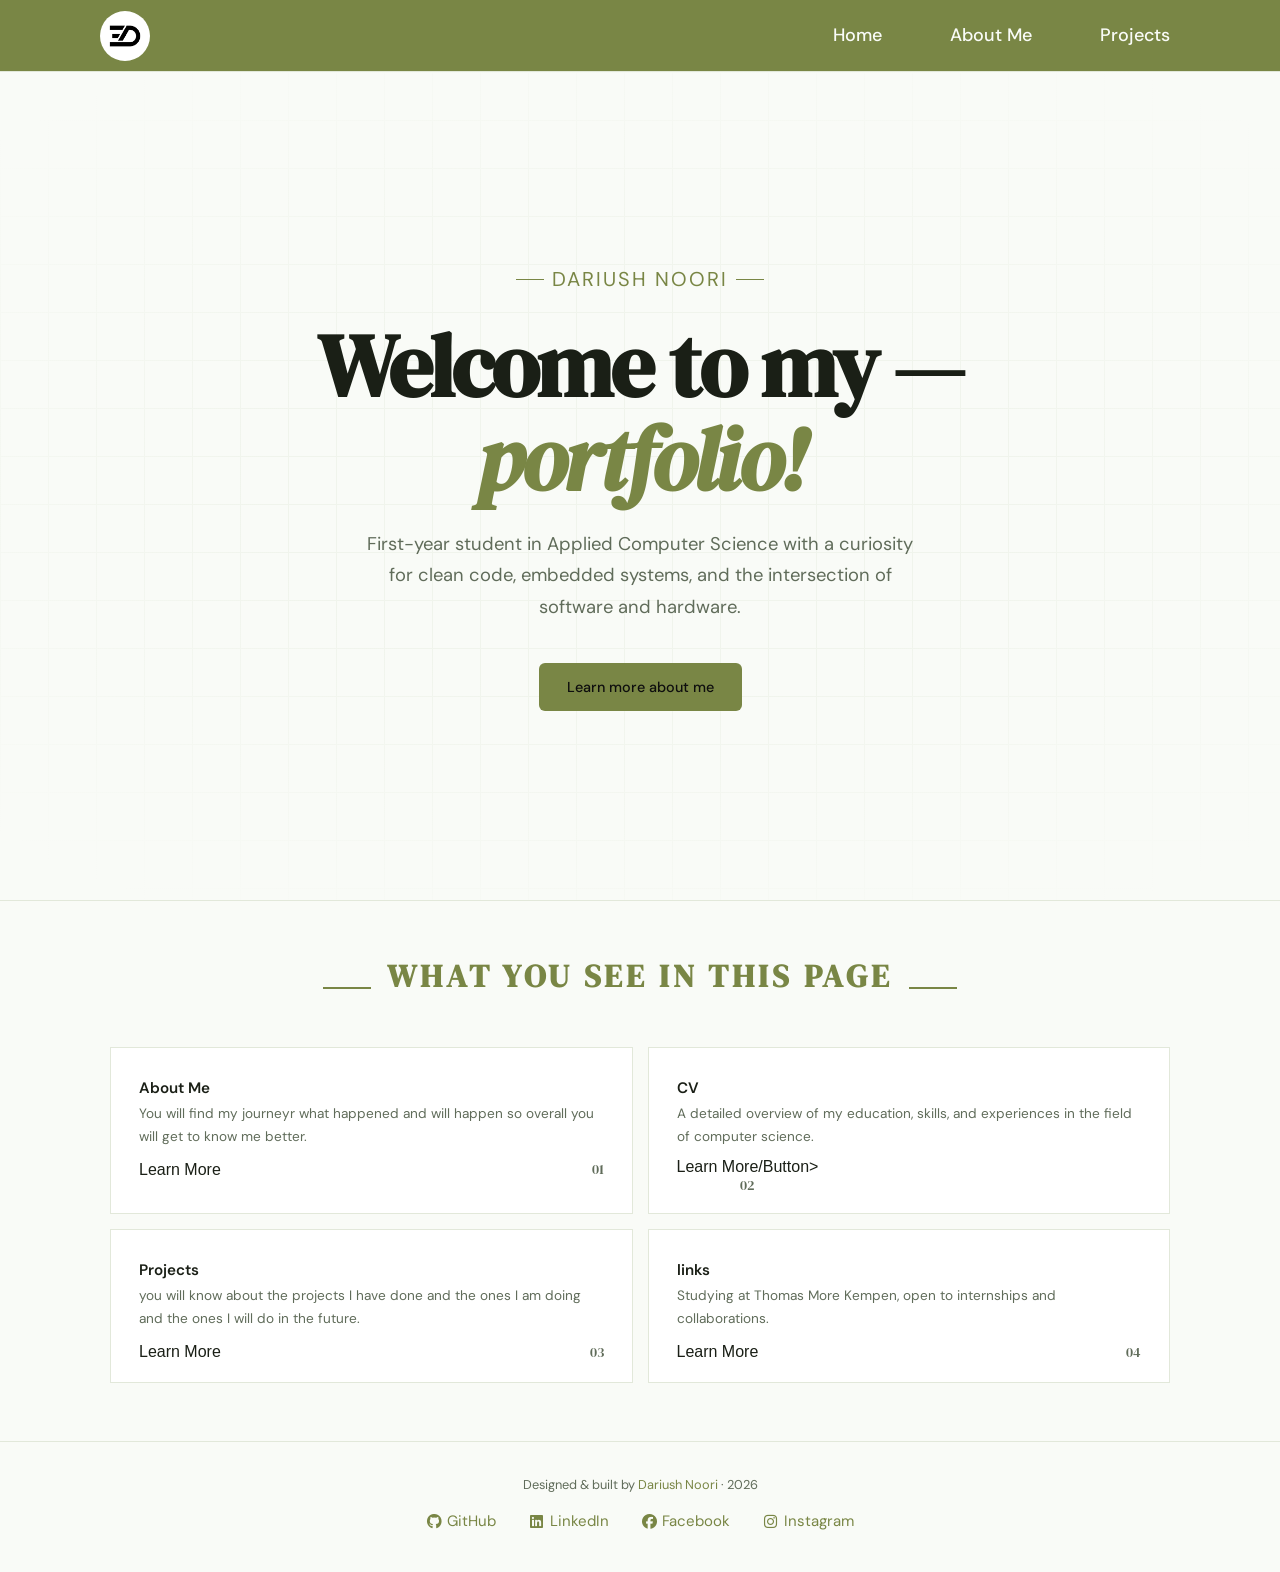
==== index.html @ 645f286a "fixing the issures" ====
<!DOCTYPE html>
<html lang="en">
<head>
  <meta charset="UTF-8" />
  <meta name="viewport" content="width=device-width, initial-scale=1.0" />
  <title>Alex Janssen — Portfolio</title>
  <link rel="stylesheet" href="style.css" />
<link rel="stylesheet" href="https://cdnjs.cloudflare.com/ajax/libs/font-awesome/6.5.1/css/all.min.css">
</head>
<body>

<nav>
  <div class="container">
    <div>
        <img class="nav-logo" src="Images/logo.avif" alt="">

    </div>
    

    <ul class="nav-links">
      <li><a href="index.html">Home</a></li>
      <li><a href="about.html">About Me</a></li>
      <li><a href="#">Projects</a></li>
    </ul>
  </div>
</nav>

<main class="page">
  
  <section class="hero">
    <div class="hero-inner">
      <p class="hero-eyebrow">Dariush Noori </p>

      <h1>
        Welcome to my —<br/> <em>portfolio!</em>
      </h1>

      <p class="hero-desc">
        First-year student in Applied Computer Science with a curiosity for
        clean code, embedded systems, and the intersection of software and
        hardware.
      </p>

      <div class="hero-cta">
        <a href="about.html" class="btn btn-primary">Learn more about me</a>
      </div>
    </div>
  </section>

 
  <section class="intro">
    <div class="intro-text">
        <h2>What you see in this page</h2>
    </div>    
    <div class="container">
      <div class="intro-grid">

        <article class="intro-card">
          <h3><a href="">About Me</a></h3>
          <p>
            You will find my journeyr what happened and will happen so overall you will get to know me better.
          </p>

          <div class="intro-lst">
            <Button class="intro-btn">Learn More</Button>
            <p class="intro-card-num">01</p>
          </div>
          
        </article>

        <article class="intro-card">
          <h3>CV</h3>
          <p>
            A detailed overview of my education, skills, and experiences in the field of computer science.
          </p>
          <div class="intro-lst">
            <Button class="intro-btn"><a href="#">Learn More</a>/Button>
            <p class="intro-card-num">02 </p>
          </div>

        </article>

        <article class="intro-card">
          <h3>Projects</h3>
          <p>
            you will know about the projects I have done and the ones I am doing and the ones I will do in the future.
          </p>
          <div class="intro-lst">
            <Button class="intro-btn">Learn More</Button>
            <p class="intro-card-num">03</p>
          </div>

        </article>

        <article class="intro-card">
          <h3>links</h3>
          <p>
            Studying at Thomas More Kempen, open to internships and
            collaborations.
          </p>
          <div class="intro-lst">
            <Button class="intro-btn">Learn More</Button>
            <p class="intro-card-num">04</p>
          </div>

        </article>

      </div>
    </div>
  </section>

</main>

<footer>
  <p>
    Designed &amp; built by <a href="about.html">Dariush Noori</a> · 2026
  </p>
  <p class="footer-social">
    <a href="https://github.com/DariushNoori-UN" target="_blank" rel="noopener noreferrer">
      <i class="fab fa-github"></i> GitHub
    </a>
    <a href="https://www.linkedin.com/in/dariush-noori" target="_blank" rel="noopener noreferrer">
      <i class="fab fa-linkedin"></i> LinkedIn
    </a>
    <a href="https://www.facebook.com" target="_blank" rel="noopener noreferrer">
      <i class="fab fa-facebook"></i> Facebook
    </a>
    <a href="https://www.instagram.com" target="_blank" rel="noopener noreferrer">
      <i class="fab fa-instagram"></i> Instagram
    </a>
  </p>

  
</footer>

</body>
</html>
---- style.css ----
@import url('https://fonts.googleapis.com/css2?family=DM+Serif+Display:ital@0;1&family=DM+Sans:wght@300;400;500;600&display=swap');

:root {
  --bg:        #f9fbf7; 

  --secondary: #f9fbf7;
  --surface:   #ffffff; 
  --border:    #e2e8da; 
  
  --text:      #1a1f16; 
  --muted:     #606c5a; 
  
  --accent:    #798645; 
  --accent-dark: #2d4a22; 
  --accent2:   #e6d993; 

  --white:     #ffffff;

  --radius:    6px;
  --nav-h:     72px;

  --font-head: 'DM Serif Display', Georgia, serif;
  --font-body: 'DM Sans', system-ui, sans-serif;

  --max-w: 1080px;
  --gap:   clamp(1.5rem, 4vw, 3rem);
}

/* --- Reset --- */
*, *::before, *::after { 
    box-sizing: border-box;
    margin: 0;
    padding: 0; 
}

html { 
    scroll-behavior: smooth; 
}

body {
  background: var(--bg);
  color: var(--text);
  font-family: var(--font-body);
  font-size: 1rem;
  line-height: 1.7;
  -webkit-font-smoothing: antialiased;
}

img {
    display: block; 
    max-width: 100%;
}

a{ 
    color: inherit; 
    text-decoration: none; 
}

/* --- Utility --- */
.container {
  width: min(var(--max-w), 100% - 2rem);
  margin-inline: auto;
}

.tag {
  display: inline-block;
  padding: .25rem .7rem;
  border: 1px solid var(--border);
  border-radius: 999px;
  font-size: .75rem;
  letter-spacing: .06em;
  text-transform: uppercase;
  color: var(--muted);
}

nav {
  position: fixed;
  inset-block-start: 0;
  inset-inline: 0;
  height: var(--nav-h);
  background: var(--accent);
  backdrop-filter: blur(12px);
  border-bottom: 1px solid var(--border);
  z-index: 100;
}

nav .container {
  height: 100%;
  display: flex;
  align-items: center;
  justify-content: space-between;
}

.nav-logo {
    /* font-family: var(--font-head);
    font-size: 1.25rem;
    letter-spacing: -.02em; */
    width: 50px;
    height: 50px;
    border-radius: 50%;
    object-fit: cover;
}

.nav-logo span { 
    color: var(--accent);
 }

.nav-links {
  list-style: none;
  display: flex;
  gap: 3rem;
}

.nav-links a {
  font-size: 18px;
  font-weight: 500;
  color: var(--secondary);
  transition: color .2s;
  position: relative;
  border-radius: 25px;
  padding: 10px;

}

.nav-links a:hover, .nav-links a.active { 
    color: var(--muted);
    background: var(--secondary);
}

.nav-links a:hover::after, .nav-links a.active::after { 
    transform: scaleX(1);
 }

/* Mobile nav toggle (checkbox trick) */
.nav-toggle { display: none; }

.nav-icon {
  display: none;
  flex-direction: column;
  gap: 5px;
  cursor: pointer;
  padding: 4px;
}


/* 
   PAGE WRAPPER
 */
.page { 
    padding-top: var(--nav-h);
 }

/* 
   HOME — HERO
 */
.hero {
  min-height: calc(100svh - var(--nav-h));
  display: grid;
  place-items: center;
  padding-block: var(--gap);
  position: relative;
  overflow: hidden;
}

/* subtle grid texture */
.hero::before {
  content: '';
  position: absolute;
  inset: 0;
  background-image:
    linear-gradient(var(--border) 1px, transparent 1px),
    linear-gradient(90deg, var(--border) 1px, transparent 1px);
  background-size: 48px 48px;
  opacity: .35;
  pointer-events: none;
}

.hero::after {
  content: '';
  position: absolute;
  inset: 0;
  background: radial-gradient(ellipse 70% 60% at 50% 50%, transparent 40%, var(--bg) 100%);
  pointer-events: none;
}

.hero-inner {
  position: relative;
  z-index: 1;
  text-align: center;
  max-width: 760px;
}

.hero-eyebrow {
  display: inline-flex;
  align-items: center;
  gap: .5rem;
  font-size: 20px;
  letter-spacing: .1em;
  text-transform: uppercase;
  color: var(--accent);
  margin-bottom: 1.5rem;
}

.hero-eyebrow::before,
.hero-eyebrow::after {
  content: '';
  display: block;
  width: 28px;
  height: 1px;
  background: var(--accent);
}

.hero h1 {
  font-family: var(--font-head);
  font-size: clamp(2.8rem, 7vw, 5.5rem);
  line-height: 1.05;
  letter-spacing: -.03em;
  margin-bottom: 1.5rem;
}

.hero h1 em {
  color: var(--accent);
  font-style: italic;
}

.hero-desc {
  font-size: clamp(1rem, 2vw, 1.15rem);
  color: var(--muted);
  max-width: 560px;
  margin-inline: auto;
  margin-bottom: 2.5rem;
}

.hero-cta {
  display: inline-flex;
  gap: 1rem;
  flex-wrap: wrap;
  justify-content: center;
}

.btn {
  padding: .75rem 1.75rem;
  border-radius: var(--radius);
  font-family: var(--font-body);
  font-size: .9rem;
  font-weight: 500;
  cursor: pointer;
  border: none;
  transition: all .2s;
}

.btn-primary {
  background: var(--accent);
  color: #0e0e0e;
}

.btn-primary:hover {
  background: var(--accent2);
  transform: translateY(-2px);
}

/* .btn-ghost {
  background: transparent;
  color: var(--text);
  border: 1px solid var(--border);
}

.btn-ghost:hover {
  border-color: var(--accent);
  color: var(--accent);
  transform: translateY(-2px);
} */

/* --- intro strip --- */
.intro {
  padding-block: var(--gap);
  border-top: 1px solid var(--border);

}

.intro h2 {
    font-family: var(--font-head);
    font-size: 2rem;
    letter-spacing: .12em;
    text-transform: uppercase;
    color: var(--accent);
    margin-bottom: 1.5rem;
    text-align: center;
}

.intro-text {
    display: flex;
    flex-direction: row;
    align-items: center;
    justify-content: center;
    gap: 1rem;
    margin-bottom: 10px;
}

.intro-grid {
  display: grid;
  grid-template-columns: repeat(auto-fit, minmax(440px, 1fr));
  gap: 15px;
  padding: 10px;
  background: var(--background);
  border-radius: var(--radius);
  overflow: hidden;
}

.intro-text::before,
.intro-text::after {
  content: '';
  display: block;
  width: 48px;
  height: 2px;
  background: var(--accent);
}   

.intro-card {
  background: var(--surface);
  padding: 1.75rem;
  border: 1px solid var(--border);
  transition: all .2s ease;
}

.intro-card:hover { 
    border-color: var(--accent);
    transform: translateY(-3px);
 }

.intro-lst {
 
  position: relative;
  top: 10px;
  display: flex;
  flex-direction: row;
  justify-content: space-between;
  width: 100%;
}

.intro-card-num {
  font-family: var(--font-head);
  font-size: 2.25rem;
  color: var(--accent);
  
}

.intro-card h3 {
  font-size: .95rem;
  font-weight: 600;
}

.intro-card p {
  font-size: .85rem;
  color: var(--muted);
}

.intro-btn {
    width: auto;
    font-size: 16px;
    color: var(--text-color);
    border: none;
    background-color: var(--primary-color);
    cursor: pointer;
    transition: all 0.4s ease-in-out;
   

    &:hover{
        color: #2d4a22;
        border-bottom: 1px solid #2d4a22;
     }
}   

/* 
   ABOUT PAGE
 */
.about-hero {
  padding-block: calc(var(--gap) * 1.5);
  border-bottom: 1px solid var(--border);
}

.about-hero-grid {
  display: grid;
  grid-template-columns: 1fr 1.6fr;
  gap: var(--gap);
  align-items: center;
}

.profile-frame {
  position: relative;
}

.profile-frame img {
  width: 100%;
  aspect-ratio: 3/4;
  object-fit: cover;
  border-radius: var(--radius);
  filter: grayscale(25%);
}

.about-text h1 {
  font-family: var(--font-head);
  font-size: clamp(2rem, 4vw, 3rem);
  line-height: 1.1;
  letter-spacing: -.02em;
  margin-bottom: 1rem;
}

.about-text h1 em { 
    color: var(--accent);
    font-style: italic;
}

.about-text p {
  color: var(--muted);
  margin-bottom: 1rem;
  font-size: .975rem;
}

.about-tags {
  display: flex;
  flex-wrap: wrap;
  gap: .5rem;
  margin-top: 1.5rem;
}

/* --- Section standard --- */
.section {
  padding-block: calc(var(--gap) * 1.5);
  border-bottom: 1px solid var(--border);
}

.section-label {
  font-size: .75rem;
  letter-spacing: .12em;
  text-transform: uppercase;
  color: var(--accent);
  margin-bottom: .75rem;
}

.section h2 {
  font-family: var(--font-head);
  font-size: clamp(1.5rem, 3vw, 2.2rem);
  letter-spacing: -.02em;
  margin-bottom: 1.5rem;
}

.section p {
  color: var(--muted);
  font-size: .975rem;
  max-width: 680px;
}

/* --- Hobbies grid --- */
.hobbies-grid {
  display: grid;
  grid-template-columns: repeat(auto-fill, minmax(250px, 1fr));
  gap: 1rem;
  margin-top: 1.5rem;
}

.hobby-card {
  background: var(--surface);
  border: 1px solid var(--border);
  border-radius: var(--radius);
  padding: 1.25rem;
  transition: border-color .2s, transform .2s;
}

.hobby-card:hover {
  border-color: var(--accent);
  transform: translateY(-3px);
}

.hobby-icon {
  font-size: 1.5rem;
  margin-bottom: .6rem;
  line-height: 1;
}

.hobby-card h3 {
  font-size: .9rem;
  font-weight: 600;
  margin-bottom: .3rem;
}

.hobby-card p {
  font-size: .8rem;
  color: var(--muted);
}

/* --- Why I chose --- */
.why-grid {
  display: grid;
  grid-template-columns: 1fr 1fr;
  gap: 1rem;
  margin-top: 1.5rem;
}

.why-block {
  background: var(--surface);
  border: 1px solid var(--border);
  border-radius: var(--radius);
  padding: 1.5rem;
}

.why-block h3 {
  font-size: .95rem;
  font-weight: 600;
  color: var(--accent);
  margin-bottom: .6rem;
}

.why-block p {
  font-size: .875rem;
}

/* --- Goals --- */
.goals-list {
  list-style: none;
  display: flex;
  flex-direction: column;
  gap: .75rem;
  margin-top: 1.25rem;
}

.goals-list li {
  display: flex;
  align-items: flex-start;
  gap: 1rem;
  background: var(--surface);
  border: 1px solid var(--border);
  border-radius: var(--radius);
  padding: 1rem 1.25rem;
  font-size: .9rem;
  color: var(--muted);
}

.goals-list li::before {
  content: '-';
  color: var(--accent);
  flex-shrink: 0;
  font-weight: 700;
  margin-top: .05rem;
}

/* --- Skills --- */
.skills-wrapper {
  display: grid;
  grid-template-columns: 1fr 1fr;
  gap: 1.5rem;
  margin-top: 1.5rem;
}

.skill-group h3 {
  font-size: .8rem;
  letter-spacing: .1em;
  text-transform: uppercase;
  color: var(--muted);
  margin-bottom: 1rem;
}

.skill-list {
  list-style: none;
  display: flex;
  flex-direction: column;
  gap: .6rem;
}

.skill-item {
  display: grid;
  grid-template-columns: 140px 1fr;
  align-items: center;
  gap: 1rem;
  font-size: .875rem;
}

.skill-item span { color: var(--text); }

.skill-bar {
  background: var(--border);
  border-radius: 999px;
  height: 5px;
  overflow: hidden;
}

.skill-fill {
  height: 100%;
  background: var(--accent);
  border-radius: 999px;
  transition: width .6s ease;
}

.soft-chips {
  display: flex;
  flex-wrap: wrap;
  gap: .5rem;
  margin-top: .25rem;
}

.soft-chip {
  padding: .4rem .9rem;
  border: 1px solid var(--border);
  border-radius: 999px;
  font-size: .8rem;
  color: var(--muted);
  transition: border-color .2s, color .2s;
}

.soft-chip:hover {
  border-color: var(--accent);
  color: var(--accent);
}

/* --- CV download banner --- */
.cv-banner {
  display: flex;
  align-items: center;
  justify-content: space-between;
  flex-wrap: wrap;
  gap: 1rem;
  background: var(--surface);
  border: 1px solid var(--border);
  border-radius: var(--radius);
  padding: 1.5rem 2rem;
  margin-top: 2rem;
}

.cv-banner p {
  font-size: .9rem;
  color: var(--muted);
  max-width: 400px;
}

.cv-banner strong { color: var(--text); display: block; margin-bottom: .25rem; font-size: 1rem; }

/* 
   CV PAGE
 */
.cv-page {
  padding-block: var(--gap);
}

.cv-header {
  display: flex;
  justify-content: space-between;
  align-items: flex-end;
  flex-wrap: wrap;
  gap: 1rem;
  padding-bottom: var(--gap);
  border-bottom: 1px solid var(--border);
  margin-bottom: var(--gap);
}

.cv-header h1 {
  font-family: var(--font-head);
  font-size: clamp(2rem, 4vw, 2.75rem);
  letter-spacing: -.02em;
}

.cv-header p { color: var(--muted); font-size: .9rem; }

.cv-grid {
  display: grid;
  grid-template-columns: 260px 1fr;
  gap: calc(var(--gap) * 1.5);
  align-items: start;
}

.cv-sidebar h2,
.cv-main h2 {
  font-size: .7rem;
  letter-spacing: .12em;
  text-transform: uppercase;
  color: var(--accent);
  margin-bottom: .75rem;
  margin-top: 2rem;
}

.cv-sidebar h2:first-child,
.cv-main h2:first-child { margin-top: 0; }

.cv-contact-list {
  list-style: none;
  display: flex;
  flex-direction: column;
  gap: .4rem;
  font-size: .85rem;
  color: var(--muted);
}

.cv-contact-list a { color: var(--muted); transition: color .2s; }
.cv-contact-list a:hover { color: var(--accent); }

.cv-skill-tags {
  display: flex;
  flex-wrap: wrap;
  gap: .4rem;
}

.cv-skill-tag {
  padding: .25rem .65rem;
  background: var(--surface);
  border: 1px solid var(--border);
  border-radius: var(--radius);
  font-size: .78rem;
  color: var(--muted);
}

.cv-entry {
  padding-bottom: 1.25rem;
  margin-bottom: 1.25rem;
  border-bottom: 1px solid var(--border);
}

.cv-entry:last-child { border-bottom: none; margin-bottom: 0; padding-bottom: 0; }

.cv-entry-header {
  display: flex;
  justify-content: space-between;
  align-items: baseline;
  flex-wrap: wrap;
  gap: .25rem;
  margin-bottom: .3rem;
}

.cv-entry-header h3 { font-size: .95rem; font-weight: 600; }
.cv-entry-header time { font-size: .8rem; color: var(--muted); }

.cv-entry p { font-size: .875rem; color: var(--muted); }
.cv-entry .cv-org { font-size: .85rem; color: var(--accent); margin-bottom: .4rem; }

/* FOOTER */

footer {
  padding-block: 2rem;
  text-align: center;
  font-size: .8rem;
  color: var(--muted);
  border-top: 1px solid var(--border);
  display: flex;
  flex-direction: column;
  justify-content: space-between;
  gap: .5rem;
}

footer a {
  color: var(--accent);
  text-decoration: none;
  transition: color .2s, transform .2s;
}

footer a:hover {
  color: var(--accent-dark);
  transform: translateY(-1px);
}

.footer-social {
  display: flex;
  flex-wrap: wrap;
  gap: .75rem;
  justify-content: center;
  align-items: center;
  font-size: 15px;
}

.footer-social a {
  display: inline-flex;
  align-items: center;
  gap: .3rem;  
  padding: .35rem .65rem;
  background: var(--background);
}

.footer-social a i {
  width: 16px;
  text-align: center;
}

/* ================================
   RESPONSIVE
================================ */
@media (max-width: 768px) {
  .nav-links {
    position: fixed;
    inset-block: var(--nav-h) 0;
    inset-inline: 0;
    background: var(--bg);
    flex-direction: column;
    justify-content: center;
    align-items: center;
    gap: 2.5rem;
    font-size: 1.25rem;
    transform: translateX(100%);
    transition: transform .3s ease;
  }

  .nav-toggle:checked ~ .nav-links { transform: translateX(0); }
  .nav-icon { display: flex; }

  .about-hero-grid { grid-template-columns: 1fr; }
  .profile-frame { max-width: 280px; }

  .why-grid    { grid-template-columns: 1fr; }
  .skills-wrapper { grid-template-columns: 1fr; }
  .cv-grid     { grid-template-columns: 1fr; }

  .skill-item { grid-template-columns: 1fr; gap: .35rem; }
}

@media (max-width: 480px) {
  .cv-header { flex-direction: column; align-items: flex-start; }
  .cv-banner { flex-direction: column; align-items: flex-start; }
}
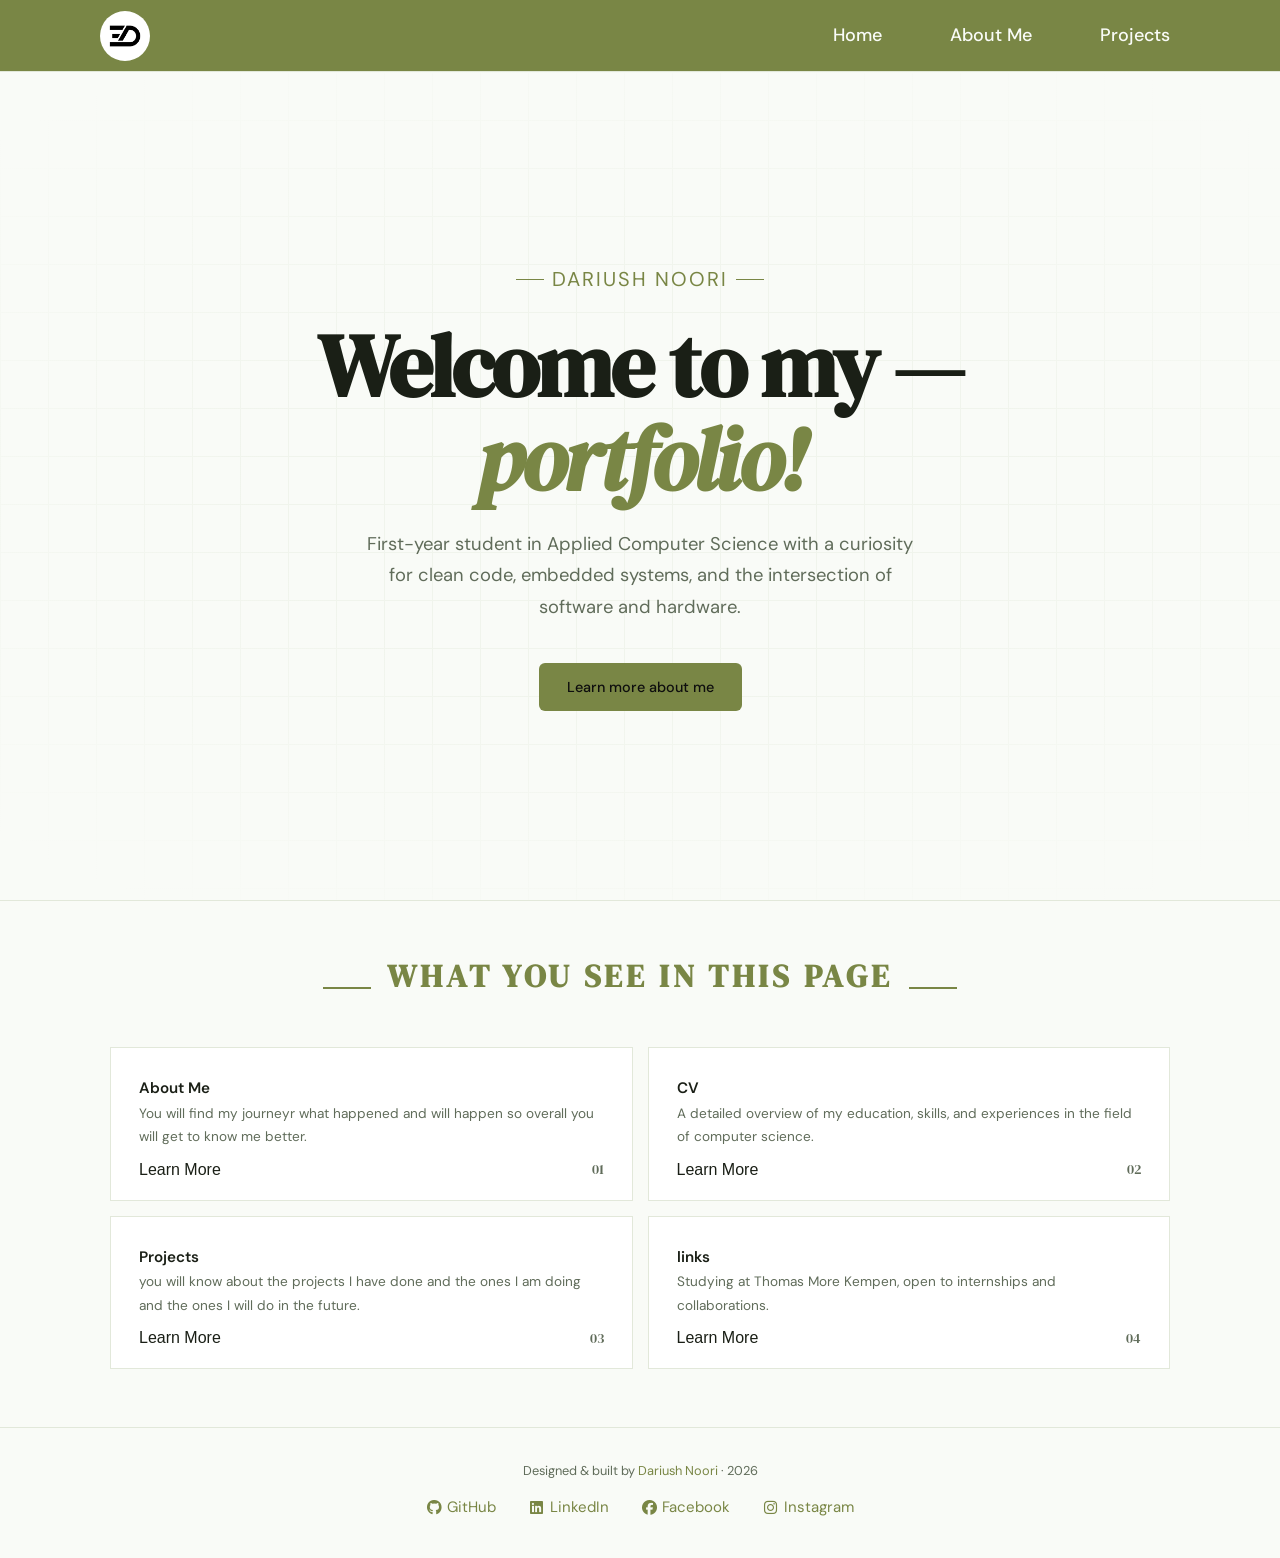
==== commit c4153551: "added new things Co-authored-by: Copilot <copilot@github.com>" ====
--- a/index.html
+++ b/index.html
@@ -4,7 +4,7 @@
   <meta charset="UTF-8" />
   <meta name="viewport" content="width=device-width, initial-scale=1.0" />
   <title>Alex Janssen — Portfolio</title>
-  <link rel="stylesheet" href="style.css" />
+  <link rel="stylesheet" href="Styles/main.css" />
 <link rel="stylesheet" href="https://cdnjs.cloudflare.com/ajax/libs/font-awesome/6.5.1/css/all.min.css">
 </head>
 <body>
@@ -20,7 +20,7 @@
     <ul class="nav-links">
       <li><a href="index.html">Home</a></li>
       <li><a href="about.html">About Me</a></li>
-      <li><a href="#">Projects</a></li>
+      <li><a href="projects.html">Projects</a></li>
     </ul>
   </div>
 </nav>
@@ -74,7 +74,7 @@
             A detailed overview of my education, skills, and experiences in the field of computer science.
           </p>
           <div class="intro-lst">
-            <Button class="intro-btn"><a href="#">Learn More</a>/Button>
+            <Button class="intro-btn"><a href="#">Learn More</a></Button>
             <p class="intro-card-num">02 </p>
           </div>
 
--- a/Styles/main.css
+++ b/Styles/main.css
@@ -0,0 +1,4 @@
+@import url('global.css');
+@import url('https://fonts.googleapis.com/css2?family=DM+Serif+Display:ital@0;1&family=DM+Sans:wght@300;400;500;600&display=swap');
+@import url('style.css');
+    
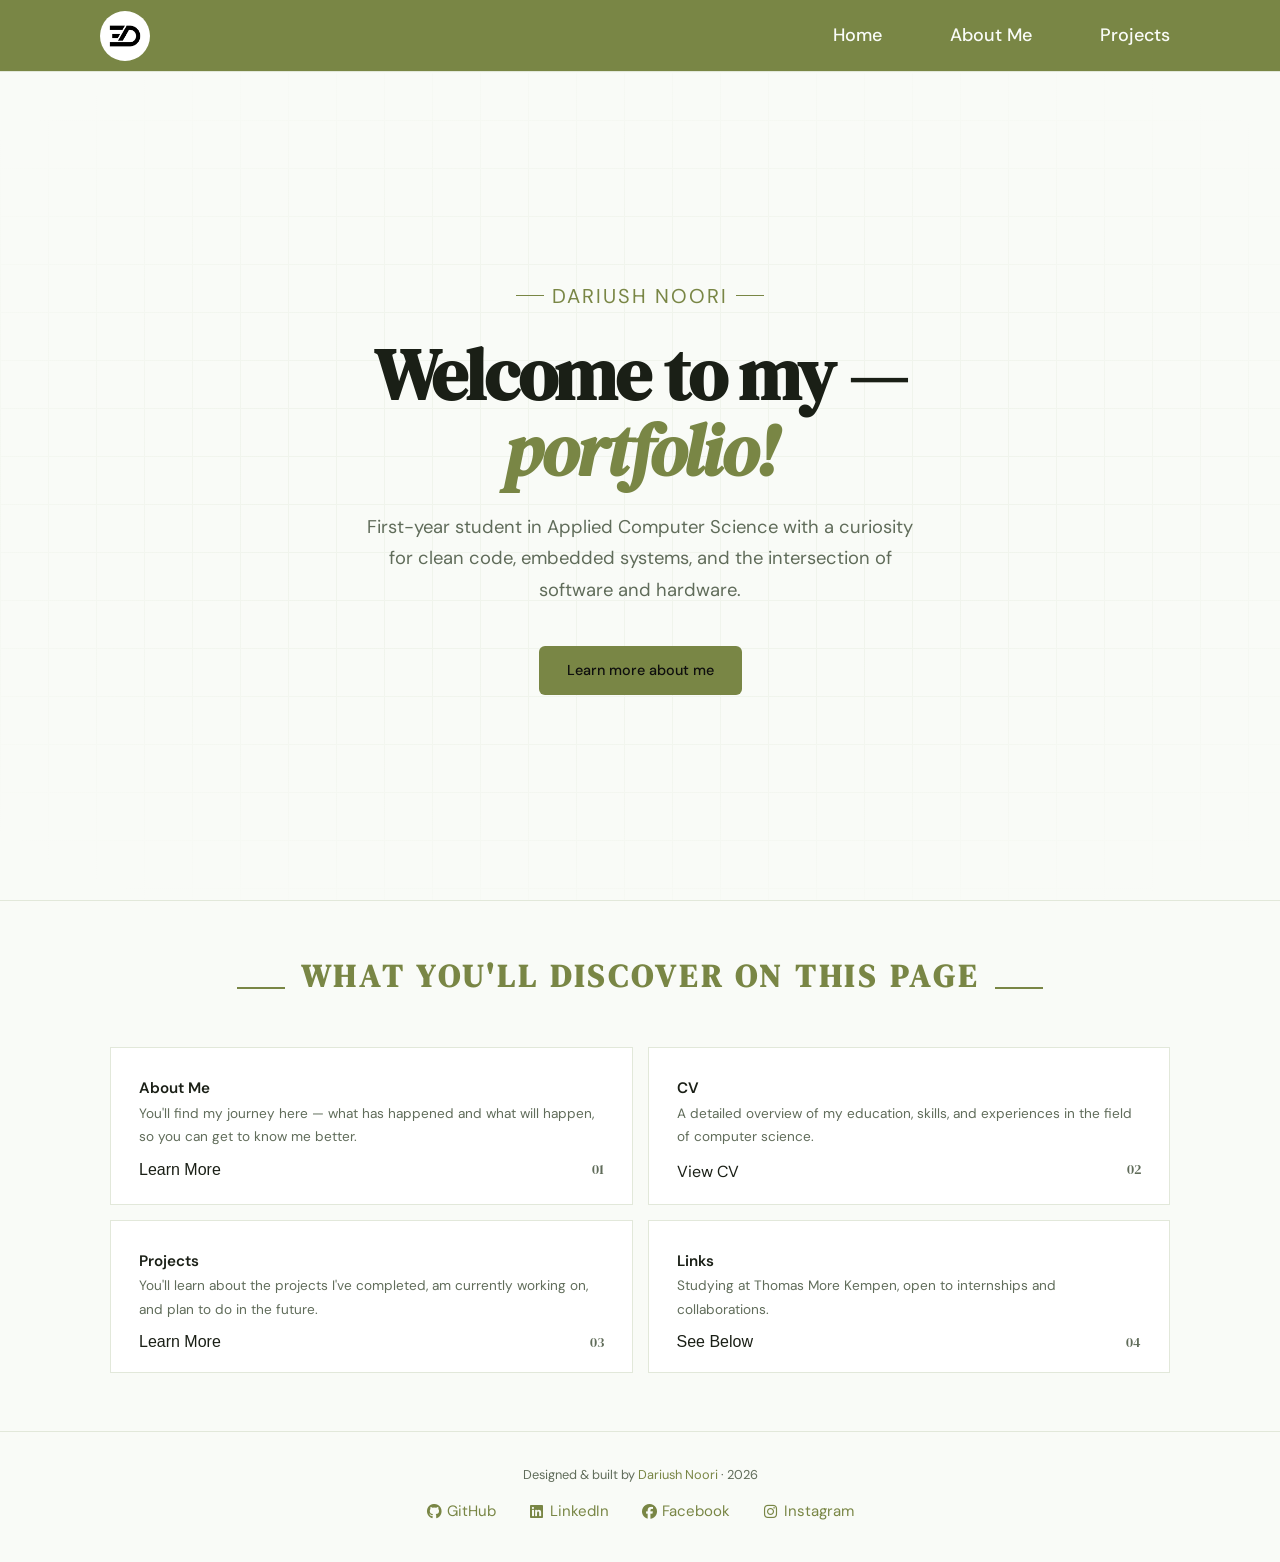
==== commit 21a81b72: "added-project" ====
--- a/index.html
+++ b/index.html
@@ -3,7 +3,8 @@
 <head>
   <meta charset="UTF-8" />
   <meta name="viewport" content="width=device-width, initial-scale=1.0" />
-  <title>Alex Janssen — Portfolio</title>
+  <title>Dariush Noori — Portfolio</title>
+  <link rel="icon" type="image/avif" href="Images/logo.avif" />
   <link rel="stylesheet" href="Styles/main.css" />
 <link rel="stylesheet" href="https://cdnjs.cloudflare.com/ajax/libs/font-awesome/6.5.1/css/all.min.css">
 </head>
@@ -50,19 +51,19 @@
  
   <section class="intro">
     <div class="intro-text">
-        <h2>What you see in this page</h2>
+        <h2>What you'll discover on this page</h2>
     </div>    
     <div class="container">
       <div class="intro-grid">
 
         <article class="intro-card">
-          <h3><a href="">About Me</a></h3>
+          <h3><a href="about.html">About Me</a></h3>
           <p>
-            You will find my journeyr what happened and will happen so overall you will get to know me better.
+            You'll find my journey here — what has happened and what will happen, so you can get to know me better.
           </p>
 
           <div class="intro-lst">
-            <Button class="intro-btn">Learn More</Button>
+            <Button class="intro-btn"><a href="about.html">Learn More</a></Button>
             <p class="intro-card-num">01</p>
           </div>
           
@@ -74,32 +75,32 @@
             A detailed overview of my education, skills, and experiences in the field of computer science.
           </p>
           <div class="intro-lst">
-            <Button class="intro-btn"><a href="#">Learn More</a></Button>
+            <a href="Images/cv.pdf" target="_blank" class="intro-btn">View CV</a>
             <p class="intro-card-num">02 </p>
           </div>
 
         </article>
 
         <article class="intro-card">
-          <h3>Projects</h3>
+          <h3><a href="projects.html">Projects</a></h3>
           <p>
-            you will know about the projects I have done and the ones I am doing and the ones I will do in the future.
+            You'll learn about the projects I've completed, am currently working on, and plan to do in the future.
           </p>
           <div class="intro-lst">
-            <Button class="intro-btn">Learn More</Button>
+            <Button class="intro-btn"><a href="projects.html">Learn More</a></Button>
             <p class="intro-card-num">03</p>
           </div>
 
         </article>
 
         <article class="intro-card">
-          <h3>links</h3>
+          <h3>Links</h3>
           <p>
             Studying at Thomas More Kempen, open to internships and
             collaborations.
           </p>
           <div class="intro-lst">
-            <Button class="intro-btn">Learn More</Button>
+            <Button class="intro-btn">See Below</Button>
             <p class="intro-card-num">04</p>
           </div>
 
